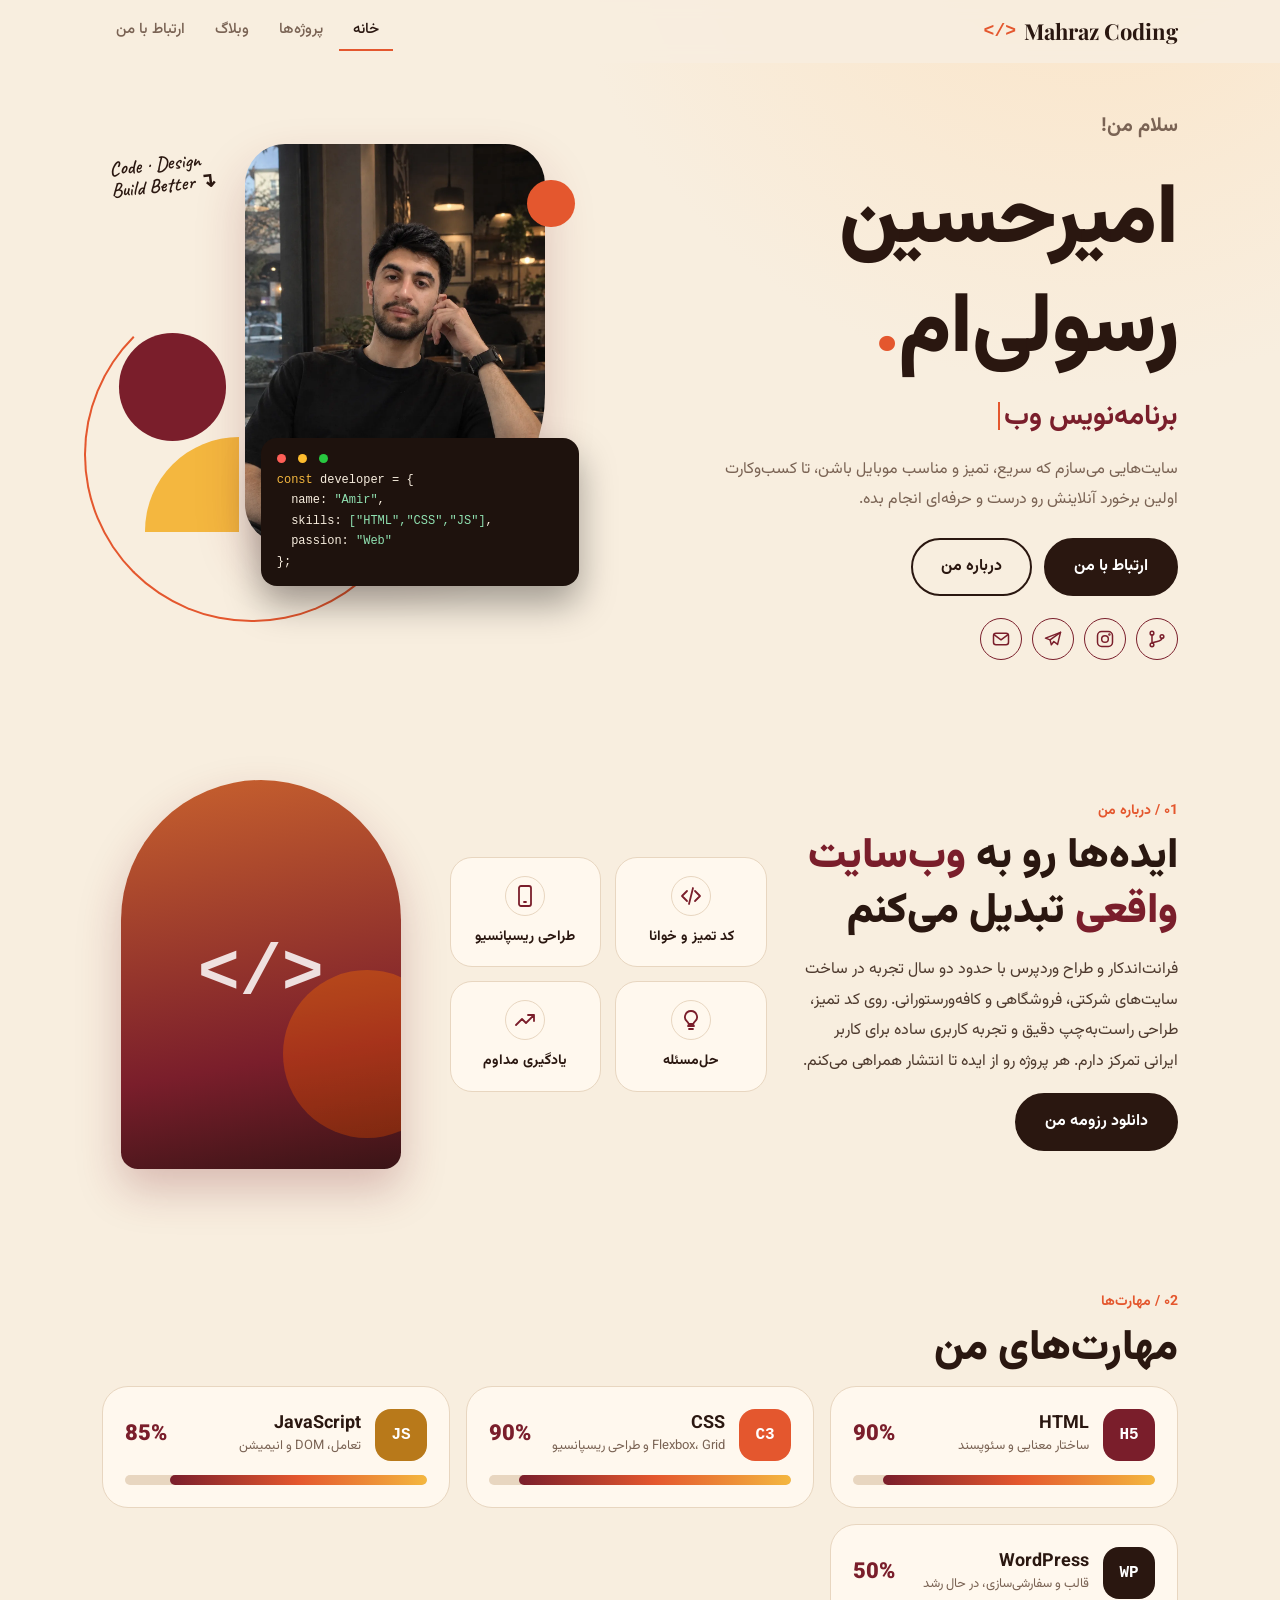
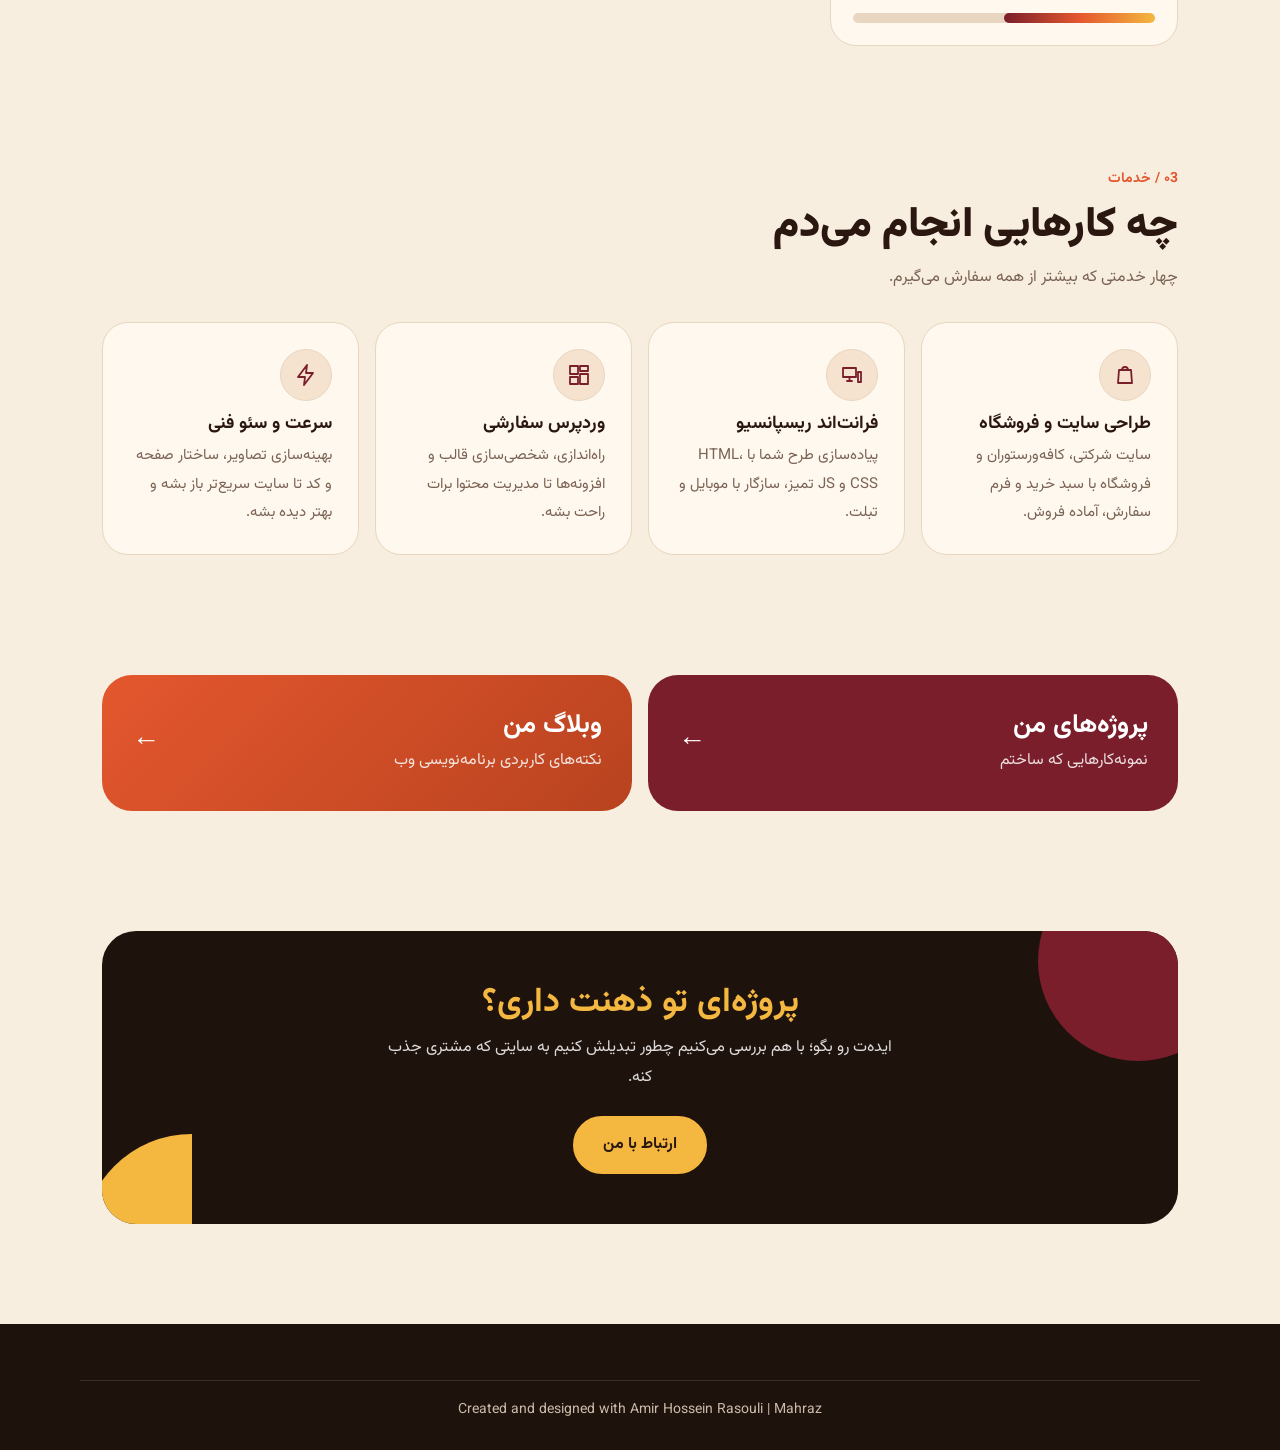
==== index.html @ 0adf158b "first commit" ====
<!doctype html>
<html lang="fa" dir="rtl">
  <head>
    <meta charset="utf-8" />
    <meta
      name="viewport"
      content="width=device-width, initial-scale=1, viewport-fit=cover"/>
    <title>Mahraz | امیرحسین رسولی، برنامه‌نویس وب و طراح سایت</title>
    <meta
      name="description"
      content="امیرحسین رسولی، برنامه‌نویس فرانت‌اند و طراح سایت. طراحی سایت شرکتی و فروشگاهی، پیاده‌سازی ریسپانسیو و سفارشی‌سازی وردپرس."/>
    <meta name="robots" content="index,follow" />
    <link rel="canonical" href="http://mahrazcodding.ir/" />
    <meta name="theme-color" content="#F8EEDF" />
    <meta property="og:type" content="website" />
    <meta property="og:site_name" content="Mahraz Coding" />
    <meta
      property="og:title"
      content="Mahraz Coding | امیرحسین رسولی، برنامه‌نویس وب و طراح سایت"
    />
    <meta
      property="og:description"
      content="امیرحسین رسولی، برنامه‌نویس فرانت‌اند و طراح سایت. طراحی سایت شرکتی و فروشگاهی، پیاده‌سازی ریسپانسیو و سفارشی‌سازی وردپرس."
    />
    <meta property="og:url" content="https://mahrazcodding.ir/" />
    <meta property="og:locale" content="fa_IR" />
    <meta
      property="og:image"
      content="https://mahrazcodding.ir"
    />
    <meta name="twitter:card" content="summary_large_image" />
    <link rel="icon" href="assets/img/amirsimage_11zon.webp" type="image/svg+xml" />
    <link rel="preconnect" href="https://fonts.googleapis.com" />
    <link rel="preconnect" href="https://fonts.gstatic.com" crossorigin />
    <link
      href="https://fonts.googleapis.com/css2?family=Vazirmatn:wght@400;500;700;900&family=Playfair+Display:wght@700;900&family=Caveat:wght@600&display=swap"
      rel="stylesheet"
    />
    <link rel="stylesheet" href="css/style.css" />
    <script type="application/ld+json">
      {
        "@context": "https://schema.org",
        "@graph": [
          {
            "@type": "WebSite",
            "name": "Mahraz Coding",
            "url": "https:///",
            "inLanguage": "fa"
          },
          {
            "@type": "Person",
            "name": "امیرحسین رسولی",
            "alternateName": "Amir Hossein Rasouli",
            "jobTitle": "برنامه‌نویس وب و طراح سایت",
            "url": "https://mahrazcodding.ir/",
            "brand": { "@type": "Brand", "name": "Mahraz" }
          }
        ]
      }
    </script>
    <script src="js/main.js" defer></script>
  </head>
  <body>
    <a class="skip" href="#main">پرش به محتوا</a>
    <div id="bar" aria-hidden="true"></div>
    <header>
      <div class="bar-in">
        <a class="brand" href="index.html" aria-label="Mahraz Coding، صفحه اصلی"
          ><em>&lt;/&gt;</em>Mahraz Coding</a
        >
        <button
          class="burger"
          id="bg"
          type="button"
          aria-label="منو"
          aria-expanded="false"
          aria-controls="nv"
        >
          <span></span><span></span><span></span>
        </button>
        <nav id="nv" aria-label="منوی اصلی">
          <a href="index.html" class="on" aria-current="page">خانه</a
          ><a href="projects.html">پروژه‌ها</a><a href="blog.html">وبلاگ</a
          ><a href="contact.html">ارتباط با من</a>
        </nav>
      </div>
    </header>
    <main id="main">
      <section class="hero" aria-label="معرفی">
        <div>
          <p class="hi">سلام من!</p>
          <h1>امیرحسین رسولی‌ام<span>.</span></h1>
          <div class="type" id="type"></div>
          <p>
            سایت‌هایی می‌سازم که سریع، تمیز و مناسب موبایل باشن، تا کسب‌وکارت
            اولین برخورد آنلاینش رو درست و حرفه‌ای انجام بده.
          </p>
          <div class="row">
            <a class="btn" href="contact.html">ارتباط با من</a
            ><a class="btn alt" href="#about">درباره من</a>
          </div>
          <div class="ico">
            <a
              href="https://github.com/amirrasouli-dev"
              target="_blank"
              rel="noopener"
              aria-label="گیت‌هاب"
              ><svg class="i" viewBox="0 0 24 24">
                <circle cx="6" cy="5" r="2.2" />
                <circle cx="6" cy="19" r="2.2" />
                <circle cx="18" cy="9" r="2.2" />
                <path d="M6 7.2v9.6M18 11.2c0 4-6 3-12 5.6" /></svg
            ></a>
            <a
              href="https://instagram.com/mahraz.codding"
              target="_blank"
              rel="noopener"
              aria-label="اینستاگرام"
              ><svg class="i" viewBox="0 0 24 24">
                <rect x="3" y="3" width="18" height="18" rx="5" />
                <circle cx="12" cy="12" r="4" />
                <circle cx="17.3" cy="6.7" r=".6" /></svg
            ></a>
            <a
              href="https://t.me/iamamirhosseinrasouli"
              target="_blank"
              rel="noopener"
              aria-label="تلگرام"
              ><svg class="i" viewBox="0 0 24 24">
                <path d="M21 4 3 11l5.5 2L10 19l3-4 4.5 3.5z" />
                <path d="m8.5 13 12.5-9" /></svg
            ></a>
            <a href="mailto:rasouliamirhossein.frontend@gmail.com" aria-label="ایمیل"
              ><svg class="i" viewBox="0 0 24 24">
                <rect x="3" y="5" width="18" height="14" rx="3" />
                <path d="m4 7 8 6 8-6" /></svg
            ></a>
          </div>
        </div>
        <div class="vis">
          <span class="o o3"></span><span class="o o2"></span><span class="o o1"></span><span class="o o4"></span>
          <img class="frame" src="/assets/img/amirsimage_11zon.webp" alt="" width="300px">
          <span class="note">Code · Design<br />Build Better ↴</span>
          <div class="code" aria-hidden="true">
            <div>
               <i style="background: #ff5f57"></i>
               <i style="background: #febc2e"></i>
               <i style="background: #28c840"></i>
            </div>
            <span class="k">const</span> developer = {<br />&nbsp; name:
            <span class="st">"Amir"</span>,<br />&nbsp; skills:
            <span class="st">["HTML","CSS","JS"]</span>,<br />&nbsp; passion:
            <span class="st">"Web"</span><br />};
          </div>
        </div>
      </section>

      <section id="about" aria-labelledby="t-about">
        <div class="abt">
          <div>
            <div class="lab">۰1 / درباره من</div>
            <h2 class="title" id="t-about">
              ایده‌ها رو به <span>وب‌سایت واقعی</span> تبدیل می‌کنم
            </h2>
            <p>
              فرانت‌اندکار و طراح وردپرس با حدود دو سال تجربه در ساخت سایت‌های
              شرکتی، فروشگاهی و کافه‌ورستورانی. روی کد تمیز، طراحی راست‌به‌چپ
              دقیق و تجربه کاربری ساده برای کاربر ایرانی تمرکز دارم. هر پروژه رو
              از ایده تا انتشار همراهی می‌کنم.
            </p>
            <a class="btn" href="assets/docs/amir-hossein-rsouli-resume.pdf" download>دانلود رزومه من</a></div>
          <ul class="feat">
            <li>
              <i>
                <svg class="i" viewBox="0 0 24 24" aria-hidden="true">
                  <path d="M8 7l-5 5 5 5M16 7l5 5-5 5M14 4l-4 16" /></svg>
                </i>کد تمیز و خوانا
            </li>
            <li>
              <i><svg class="i" viewBox="0 0 24 24" aria-hidden="true">
                  <path d="M8 2h8a2 2 0 0 1 2 2v16a2 2 0 0 1-2 2H8a2 2 0 0 1-2-2V4a2 2 0 0 1 2-2zM11 18h2"/></svg></i>طراحی ریسپانسیو
            </li>
            <li>
              <i>
                <svg class="i" viewBox="0 0 24 24" aria-hidden="true">
                  <path
                    d="M9 18h6M10 21h4M12 3a6 6 0 0 0-3.5 10.9c.6.5 1 1.2 1 2.1h5c0-.9.4-1.6 1-2.1A6 6 0 0 0 12 3z"/></svg></i>حل‌مسئله
            </li>
            <li>
              <i>
                <svg class="i" viewBox="0 0 24 24" aria-hidden="true">
                <path d="M3 17l6-6 4 4 8-8M15 7h6v6" /></svg></i>یادگیری مداوم
            </li>
          </ul>
          <div class="arch" aria-hidden="true">&lt;/&gt;</div>
        </div>
      </section>

      <section aria-labelledby="t-skill">
        <div class="lab">۰2 / مهارت‌ها</div>
        <h2 class="title" id="t-skill">مهارت‌های من</h2>
        <div class="sks">
          <div class="sk cd" style="--v: 90; --c: #7a1e2b">
            <div class="top">
              <div class="bd">H5</div>
              <div>
                <h3>HTML</h3>
                <small>ساختار معنایی و سئوپسند</small>
              </div>
              <span class="pc">90%</span>
            </div>
            <div class="tr"><i></i></div>
          </div>
          <div class="sk cd" style="--v: 90; --c: #e4572e">
            <div class="top">
              <div class="bd">C3</div>
              <div>
                <h3>CSS</h3>
                <small>Flexbox، Grid و طراحی ریسپانسیو</small>
              </div>
              <span class="pc">90%</span>
            </div>
            <div class="tr"><i></i></div>
          </div>
          <div class="sk cd" style="--v: 85; --c: #b8791a">
            <div class="top">
              <div class="bd">JS</div>
              <div>
                <h3>JavaScript</h3>
                <small>تعامل، DOM و انیمیشن</small>
              </div>
              <span class="pc">85%</span>
            </div>
            <div class="tr"><i></i></div>
          </div>
          <div class="sk cd" style="--v: 50; --c: #2a1710">
            <div class="top">
              <div class="bd">WP</div>
              <div>
                <h3>WordPress</h3>
                <small>قالب و سفارشی‌سازی، در حال رشد</small>
              </div>
              <span class="pc">50%</span>
            </div>
            <div class="tr"><i></i></div>
          </div>
        </div>
      </section>

      <section aria-labelledby="t-srv">
        <div class="lab">۰3 / خدمات</div>
        <h2 class="title" id="t-srv">چه کارهایی انجام می‌دم</h2>
        <p class="sub">چهار خدمتی که بیشتر از همه سفارش می‌گیرم.</p>
        <div class="cards">
          <div class="card cd">
            <div class="ic">
              <svg class="i" viewBox="0 0 24 24" aria-hidden="true">
                <path d="M6 7h12l1 13H5L6 7zM9 7a3 3 0 0 1 6 0" />
              </svg>
            </div>
            <h3>طراحی سایت و فروشگاه</h3>
            <p>
              سایت شرکتی، کافه‌ورستوران و فروشگاه با سبد خرید و فرم سفارش، آماده
              فروش.
            </p>
          </div>
          <div class="card cd">
            <div class="ic">
              <svg class="i" viewBox="0 0 24 24" aria-hidden="true">
                <path d="M3 5h13v9H3zM7 18h5M9.5 14v4M18 9h3v10h-3z" />
              </svg>
            </div>
            <h3>فرانت‌اند ریسپانسیو</h3>
            <p>
              پیاده‌سازی طرح شما با HTML، CSS و JS تمیز، سازگار با موبایل و
              تبلت.
            </p>
          </div>
          <div class="card cd">
            <div class="ic">
              <svg class="i" viewBox="0 0 24 24" aria-hidden="true">
                <path d="M3 3h8v8H3zM13 3h8v5h-8zM13 11h8v10h-8zM3 14h8v7H3z" />
              </svg>
            </div>
            <h3>وردپرس سفارشی</h3>
            <p>
              راه‌اندازی، شخصی‌سازی قالب و افزونه‌ها تا مدیریت محتوا برات راحت
              بشه.
            </p>
          </div>
          <div class="card cd">
            <div class="ic">
              <svg class="i" viewBox="0 0 24 24" aria-hidden="true">
                <path d="M13 2 4 14h7l-1 8 9-12h-7l1-8z" />
              </svg>
            </div>
            <h3>سرعت و سئو فنی</h3>
            <p>
              بهینه‌سازی تصاویر، ساختار صفحه و کد تا سایت سریع‌تر باز بشه و بهتر
              دیده بشه.
            </p>
          </div>
        </div>
      </section>

      <section aria-label="دسترسی سریع">
        <div class="links">
          <a class="lk a" href="projects.html"
            ><div>
              <h3>پروژه‌های من</h3>
              <p>نمونه‌کارهایی که ساختم</p>
            </div>
            <b>←</b></a
          >
          <a class="lk b" href="blog.html"
            ><div>
              <h3>وبلاگ من</h3>
              <p>نکته‌های کاربردی برنامه‌نویسی وب</p>
            </div>
            <b>←</b></a
          >
        </div>
      </section>

      <section aria-label="دعوت به همکاری">
        <div class="cta">
          <h2>پروژه‌ای تو ذهنت داری؟</h2>
          <p>
            ایده‌ت رو بگو؛ با هم بررسی می‌کنیم چطور تبدیلش کنیم به سایتی که
            مشتری جذب کنه.
          </p>
          <a class="btn" href="contact.html">ارتباط با من</a>
        </div>
      </section>
    </main>
    <footer>
      <div class="cr">
        Created and designed with Amir Hossein Rasouli | Mahraz
      </div>
    </footer>
  </body>
</html>
---- css/style.css ----
:root {
  color-scheme: light;
  --bg: #f8eedf;
  --card: #fff8ee;
  --ink: #2a1710;
  --muted: #7a6354;
  --line: #e8d6c0;
  --mr: #7a1e2b;
  --or: #e4572e;
  --yl: #f4b73f;
  --dk: #1e120d;
  box-sizing: border-box;
  padding-top: env(safe-area-inset-top, 0px);
  padding-bottom: env(safe-area-inset-bottom, 0px);
}
*,
*::before,
*::after {
  box-sizing: inherit;
}
html {
  scroll-behavior: smooth;
  scroll-padding-top: 90px;
}
body {
  margin: 0;
  background:
    radial-gradient(900px circle at 85% -5%, #fbe3c4, transparent 60%),
    var(--bg);
  color: var(--ink);
  font-family: Vazirmatn, Tahoma, sans-serif;
  line-height: 1.9;
  overflow-x: hidden;
}
a {
  color: inherit;
  text-decoration: none;
}
:focus-visible {
  outline: 3px solid var(--or);
  outline-offset: 3px;
  border-radius: 8px;
}
#bar {
  position: fixed;
  top: 0;
  right: 0;
  left: 0;
  height: 4px;
  z-index: 30;
  background: linear-gradient(90deg, var(--mr), var(--or), var(--yl));
  transform: scaleX(0);
  transform-origin: right;
}
header {
  position: sticky;
  top: 0;
  z-index: 20;
  background: rgba(248, 238, 223, 0.9);
  backdrop-filter: blur(8px);
  padding-top: env(safe-area-inset-top, 0px);
}
.bar-in {
  max-width: 1120px;
  margin: auto;
  padding: 12px 22px;
  display: flex;
  flex-wrap: wrap;
  align-items: center;
  justify-content: space-between;
  gap: 4px 20px;
}
.brand {
  font:
    700 22px/1.4 "Playfair Display",
    serif;
  direction: ltr;
  display: flex;
  gap: 8px;
  align-items: center;
}
.brand em {
  font: 700 18px monospace;
  color: var(--or);
  font-style: normal;
}
nav {
  display: flex;
  gap: 2px;
  flex-wrap: wrap;
}
nav a {
  padding: 4px 14px;
  font-weight: 500;
  font-size: 15px;
  border-bottom: 2px solid transparent;
  color: var(--muted);
}
nav a:hover {
  color: var(--ink);
}
nav a.on {
  color: var(--ink);
  border-color: var(--or);
}
.burger {
  display: none;
  width: 44px;
  height: 44px;
  border: 1.5px solid var(--mr);
  border-radius: 50%;
  background: transparent;
  cursor: pointer;
  flex-direction: column;
  align-items: center;
  justify-content: center;
  gap: 5px;
  padding: 0;
}
.burger span {
  display: block;
  width: 18px;
  height: 2px;
  background: var(--mr);
  border-radius: 2px;
  transition:
    transform 0.25s,
    opacity 0.2s;
}
.burger[aria-expanded="true"] span:nth-child(1) {
  transform: translateY(7px) rotate(45deg);
}
.burger[aria-expanded="true"] span:nth-child(2) {
  opacity: 0;
}
.burger[aria-expanded="true"] span:nth-child(3) {
  transform: translateY(-7px) rotate(-45deg);
}
@media (max-width: 640px) {
  .burger {
    display: flex;
  }
  header nav {
    display: none;
    position: absolute;
    top: 100%;
    right: 0;
    left: 0;
    flex-direction: column;
    gap: 0;
    background: var(--bg);
    padding: 6px 22px 14px;
    border-bottom: 1px solid var(--line);
    box-shadow: 0 18px 30px rgba(42, 23, 16, 0.12);
  }
  header nav.open {
    display: flex;
  }
  header nav a {
    padding: 12px 4px;
  }
}
main {
  max-width: 1120px;
  margin: auto;
  padding: 0 22px;
}
section {
  padding: 60px 0;
}
h1,
h2,
h3 {
  line-height: 1.3;
  margin: 0;
}
.btn {
  display: inline-block;
  background: var(--ink);
  color: #fff;
  padding: 12px 28px;
  border-radius: 999px;
  font: inherit;
  font-weight: 700;
  border: 2px solid var(--ink);
  cursor: pointer;
  transition:
    transform 0.2s,
    background 0.2s;
}
.btn:hover {
  background: var(--mr);
  border-color: var(--mr);
  transform: translateY(-2px);
}
.btn.alt {
  background: transparent;
  color: var(--ink);
}
.btn.alt:hover {
  background: var(--ink);
  color: #fff;
  border-color: var(--ink);
}
.hero {
  display: grid;
  gap: 30px;
  align-items: center;
  padding-top: 36px;
}
.hand {
  font:
    600 30px/1 Caveat,
    cursive;
  color: var(--ink);
  direction: ltr;
  display: block;
  margin-bottom: -4px;
}
.hi {
  font-size: 20px;
  font-weight: 700;
  color: var(--or);
  margin: 0;
}
.hero h1 {
  font-size: clamp(44px, 11vw, 84px);
  font-weight: 900;
  letter-spacing: -1px;
}
.hero h1 span {
  color: var(--or);
}
.type {
  font-size: clamp(20px, 4.5vw, 28px);
  font-weight: 700;
  color: var(--mr);
  min-height: 2em;
  margin-top: 6px;
}
.type::after {
  content: "";
  display: inline-block;
  width: 2px;
  height: 1em;
  background: var(--or);
  margin-inline-start: 4px;
  vertical-align: middle;
  animation: bl 1s steps(1) infinite;
}
@keyframes bl {
  50% {
    opacity: 0;
  }
}
.hero p {
  max-width: 470px;
  color: var(--muted);
  margin: 8px 0 22px;
}
.row {
  display: flex;
  gap: 12px;
  flex-wrap: wrap;
  align-items: center;
}
.ico {
  display: flex;
  gap: 10px;
  margin-top: 22px;
}
.ico a {
  width: 42px;
  height: 42px;
  display: grid;
  place-items: center;
  border-radius: 50%;
  border: 1.5px solid var(--mr);
  color: var(--mr);
  transition: 0.2s;
}
.ico a:hover {
  background: var(--mr);
  color: #fff;
  transform: translateY(-3px);
}
svg.i {
  width: 20px;
  height: 20px;
  fill: none;
  stroke: currentColor;
  stroke-width: 1.8;
  stroke-linecap: round;
  stroke-linejoin: round;
}
.vis {
  position: relative;
  width: min(430px, 86vw);
  aspect-ratio: 1/1.05;
  justify-self: center;
  margin-bottom: 20px;
}
.frame {
  position: absolute;
  inset: 0 5% 14% 5%;
  border-radius: 40px 40px 150px 40px;
  background: #e9b27e center/cover;
  overflow: hidden;
  box-shadow: 0 24px 50px rgba(122, 30, 43, 0.22);
  z-index: 2;
}
.frame::before {
  content: "";
  position: absolute;
  inset: 0;
  background:
    radial-gradient(circle at 70% 25%, #ffd79a, transparent 55%),
    linear-gradient(160deg, #f3b987, #b4532f 70%, #5a1f1a);
}
.frame b {
  position: absolute;
  inset: 0;
  display: grid;
  place-items: center;
  font:
    900 110px "Playfair Display",
    serif;
  color: rgba(255, 255, 255, 0.35);
}
.o {
  position: absolute;
  border-radius: 50%;
  animation: fl 6s ease-in-out infinite;
}
.o1 {
  width: 25%;
  aspect-ratio: 1;
  background: var(--mr);
  left: -4%;
  top: 42%;
  z-index: 3;
}
.o2 {
  width: 22%;
  aspect-ratio: 1;
  background: var(--yl);
  border-radius: 100% 0 0 0;
  left: 2%;
  bottom: 14%;
  z-index: 1;
  animation-delay: -2s;
}
.o3 {
  width: 78%;
  aspect-ratio: 1;
  border: 2px solid var(--or);
  border-color: transparent transparent var(--or) var(--or);
  left: -12%;
  bottom: -6%;
  z-index: 1;
  animation: none;
}
.o4 {
  width: 11%;
  aspect-ratio: 1;
  background: var(--or);
  right: -2%;
  top: 8%;
  z-index: 3;
  animation-delay: -4s;
}
@keyframes fl {
  50% {
    transform: translateY(-10px);
  }
}
.code {
  position: absolute;
  right: -3%;
  bottom: 2%;
  width: 74%;
  background: #1e120d;
  color: #f8eedf;
  border-radius: 16px;
  padding: 12px 16px 14px;
  direction: ltr;
  font: 12px/1.7 monospace;
  box-shadow: 0 18px 36px rgba(0, 0, 0, 0.35);
  z-index: 4;
}
.code i {
  display: inline-block;
  width: 9px;
  height: 9px;
  border-radius: 50%;
  margin-right: 5px;
}
.code .k {
  color: #f4b73f;
}
.code .st {
  color: #8fe0b0;
}
.note {
  position: absolute;
  left: -6%;
  top: 2%;
  z-index: 4;
  font:
    600 20px/1.1 Caveat,
    cursive;
  direction: ltr;
  transform: rotate(-6deg);
}
.lab {
  font-size: 14px;
  color: var(--or);
  font-weight: 700;
  margin-bottom: 6px;
}
.title {
  font-size: clamp(28px, 5.5vw, 42px);
  font-weight: 900;
  margin-bottom: 10px;
}
.title span {
  color: var(--mr);
}
.sub {
  color: var(--muted);
  margin: 0 0 28px;
}
.abt {
  display: grid;
  gap: 30px;
  align-items: center;
}
.abt p {
  color: #4e3a2e;
  max-width: 520px;
}
.feat {
  display: grid;
  grid-template-columns: 1fr 1fr;
  gap: 14px;
  list-style: none;
  margin: 0;
  padding: 0;
}
.feat li {
  display: flex;
  flex-direction: column;
  align-items: center;
  text-align: center;
  gap: 10px;
  font-weight: 700;
  font-size: 14px;
  line-height: 1.6;
  padding: 18px 10px;
  background: var(--card);
  border: 1px solid var(--line);
  border-radius: 22px;
  transition:
    transform 0.25s,
    box-shadow 0.25s;
}
.feat li:hover {
  transform: translateY(-4px);
  box-shadow: 0 14px 28px rgba(122, 30, 43, 0.12);
}
.feat li i {
  width: 40px;
  height: 40px;
  border-radius: 50%;
  border: 1px solid var(--line);
  background: var(--card);
  display: grid;
  place-items: center;
  font-style: normal;
}
.arch {
  position: relative;
  width: min(280px, 70vw);
  aspect-ratio: 0.72;
  justify-self: center;
  border-radius: 200px 200px 24px 24px;
  background: linear-gradient(170deg, #c8612e, var(--mr) 70%, #3a1416);
  display: grid;
  place-items: center;
  font: 900 70px monospace;
  color: rgba(255, 255, 255, 0.85);
  overflow: hidden;
  box-shadow: 0 20px 44px rgba(122, 30, 43, 0.25);
}
.arch::after {
  content: "";
  position: absolute;
  width: 60%;
  aspect-ratio: 1;
  border-radius: 50%;
  background: var(--yl);
  opacity: 0.9;
  right: -18%;
  bottom: 8%;
  mix-blend-mode: soft-light;
}
.cd {
  background: var(--card);
  border: 1px solid var(--line);
  border-radius: 26px;
}
.sks {
  display: grid;
  grid-template-columns: repeat(auto-fit, minmax(260px, 1fr));
  gap: 16px;
}
.sk {
  padding: 22px;
  display: grid;
  gap: 14px;
  transition:
    transform 0.25s,
    box-shadow 0.25s;
}
.sk:hover {
  transform: translateY(-4px);
  box-shadow: 0 16px 34px rgba(122, 30, 43, 0.14);
}
.sk .top {
  display: flex;
  align-items: center;
  gap: 14px;
}
.sk .bd {
  width: 52px;
  height: 52px;
  border-radius: 16px;
  display: grid;
  place-items: center;
  font: 700 16px monospace;
  color: #fff;
  background: var(--c);
  direction: ltr;
}
.sk h3 {
  font-size: 18px;
  direction: ltr;
  text-align: right;
}
.sk small {
  display: block;
  color: var(--muted);
  font-size: 13px;
  line-height: 1.6;
}
.sk .pc {
  margin-inline-start: auto;
  font-weight: 900;
  font-size: 22px;
  color: var(--mr);
}
.sk .tr {
  height: 10px;
  border-radius: 99px;
  background: var(--line);
  overflow: hidden;
}
.sk .tr i {
  display: block;
  height: 100%;
  width: 0;
  border-radius: 99px;
  background: linear-gradient(90deg, var(--mr), var(--or), var(--yl));
  transition: width 1.4s cubic-bezier(0.2, 0.8, 0.2, 1);
}
.sk.go .tr i {
  width: calc(var(--v) * 1%);
}
.cards {
  display: grid;
  grid-template-columns: repeat(auto-fit, minmax(230px, 1fr));
  gap: 16px;
}
.card {
  padding: 26px;
  transition:
    transform 0.25s,
    box-shadow 0.25s;
}
.card:hover {
  transform: translateY(-5px);
  box-shadow: 0 16px 34px rgba(122, 30, 43, 0.14);
}
.ic {
  width: 52px;
  height: 52px;
  border-radius: 50%;
  display: grid;
  place-items: center;
  background: #f6e3cf;
  border: 1px solid var(--line);
  margin-bottom: 12px;
}

.card h3 {
  font-size: 18px;
  margin-bottom: 6px;
}
.card p {
  margin: 0;
  color: var(--muted);
  font-size: 15px;
}
.links {
  display: grid;
  grid-template-columns: repeat(auto-fit, minmax(260px, 1fr));
  gap: 16px;
}
.lk {
  display: flex;
  justify-content: space-between;
  align-items: center;
  border-radius: 30px;
  padding: 34px 30px;
  color: #fff;
  transition: transform 0.25s;
}
.lk:hover {
  transform: translateY(-4px);
}
.lk h3 {
  font-size: 26px;
}
.lk p {
  margin: 4px 0 0;
  opacity: 0.85;
}
.lk b {
  font-size: 28px;
}
.lk.a {
  background: var(--mr);
}
.lk.b {
  background: linear-gradient(135deg, var(--or), #b8431f);
}
.cta {
  background: var(--dk);
  color: #fff;
  border-radius: 34px;
  padding: 50px 24px;
  text-align: center;
  position: relative;
  overflow: hidden;
}
.cta::before {
  content: "";
  position: absolute;
  width: 200px;
  height: 200px;
  border-radius: 50%;
  background: var(--mr);
  right: -60px;
  top: -70px;
}
.cta::after {
  content: "";
  position: absolute;
  width: 110px;
  height: 110px;
  border-radius: 100% 0 0 0;
  background: var(--yl);
  left: -20px;
  bottom: -20px;
}
.cta > * {
  position: relative;
  z-index: 1;
}
.cta h2 {
  font-size: clamp(24px, 5vw, 34px);
  color: var(--yl);
  margin-bottom: 8px;
}
.cta p {
  margin: 0 auto 22px;
  max-width: 520px;
  opacity: 0.85;
}
.cta .btn {
  background: var(--yl);
  color: var(--ink);
  border-color: var(--yl);
}
.cta .btn:hover {
  background: var(--or);
  border-color: var(--or);
  color: #fff;
}
.empty {
  text-align: center;
  border-style: dashed;
  padding: 64px 24px;
}
.empty .e {
  display: grid;
  place-items: center;
  margin-bottom: 6px;
}
.empty .e svg {
  width: 56px;
  height: 56px;
  stroke: var(--mr);
  stroke-width: 1.4;
}
.empty h2 {
  margin: 10px 0 6px;
  color: var(--mr);
}
.empty p {
  color: var(--muted);
  margin: 0 auto;
  max-width: 460px;
}
.tag {
  display: inline-block;
  background: var(--yl);
  font-size: 13px;
  font-weight: 700;
  padding: 0 12px;
  border-radius: 999px;
  margin-bottom: 10px;
}
.soc {
  display: grid;
  grid-template-columns: repeat(auto-fit, minmax(230px, 1fr));
  gap: 16px;
}
.s {
  display: flex;
  align-items: center;
  gap: 16px;
  padding: 22px;
  border-radius: 26px;
  background: var(--c);
  color: #fff;
  transition:
    transform 0.25s,
    box-shadow 0.25s;
}
.s:hover {
  transform: translateY(-6px) rotate(-1deg);
  box-shadow: 0 18px 34px rgba(42, 23, 16, 0.25);
}
.s i {
  width: 56px;
  height: 56px;
  border-radius: 50%;
  background: rgba(255, 255, 255, 0.2);
  display: grid;
  place-items: center;
}
.s svg.i {
  width: 26px;
  height: 26px;
}
.s b {
  display: block;
  font-size: 18px;
}
.s small {
  direction: ltr;
  display: block;
  text-align: right;
  opacity: 0.9;
}
footer {
  background: var(--dk);
  color: #cdbba9;
  margin-top: 40px;
  padding: 34px 22px calc(26px + env(safe-area-inset-bottom, 0px));
}
.f {
  max-width: 1120px;
  margin: auto;
  display: flex;
  flex-wrap: wrap;
  gap: 16px 40px;
  align-items: center;
  justify-content: space-between;
}
.f .brand {
  color: #fff;
}
.f nav a {
  color: #cdbba9;
  font-size: 14px;
}
.cr {
  max-width: 1120px;
  margin: 22px auto 0;
  padding-top: 16px;
  border-top: 1px solid rgba(255, 255, 255, 0.12);
  text-align: center;
  font-size: 14px;
  direction: ltr;
}
@media (prefers-reduced-motion: reduce) {
  *,
  *::before,
  *::after {
    animation: none !important;
    transition: none !important;
    scroll-behavior: auto !important;
  }
}
@media (min-width: 860px) {
  .hero {
    grid-template-columns: 1.1fr 1fr;
  }
  .abt {
    grid-template-columns: 1.2fr 1fr 1fr;
  }
}
.ic svg.i,
.feat li i svg.i {
  width: 24px;
  height: 24px;
  stroke: var(--mr);
  stroke-width: 1.8;
}
.skip {
  position: absolute;
  right: 12px;
  top: -70px;
  background: var(--ink);
  color: #fff;
  padding: 8px 16px;
  border-radius: 8px;
  z-index: 50;
}
.skip:focus {
  top: 12px;
}
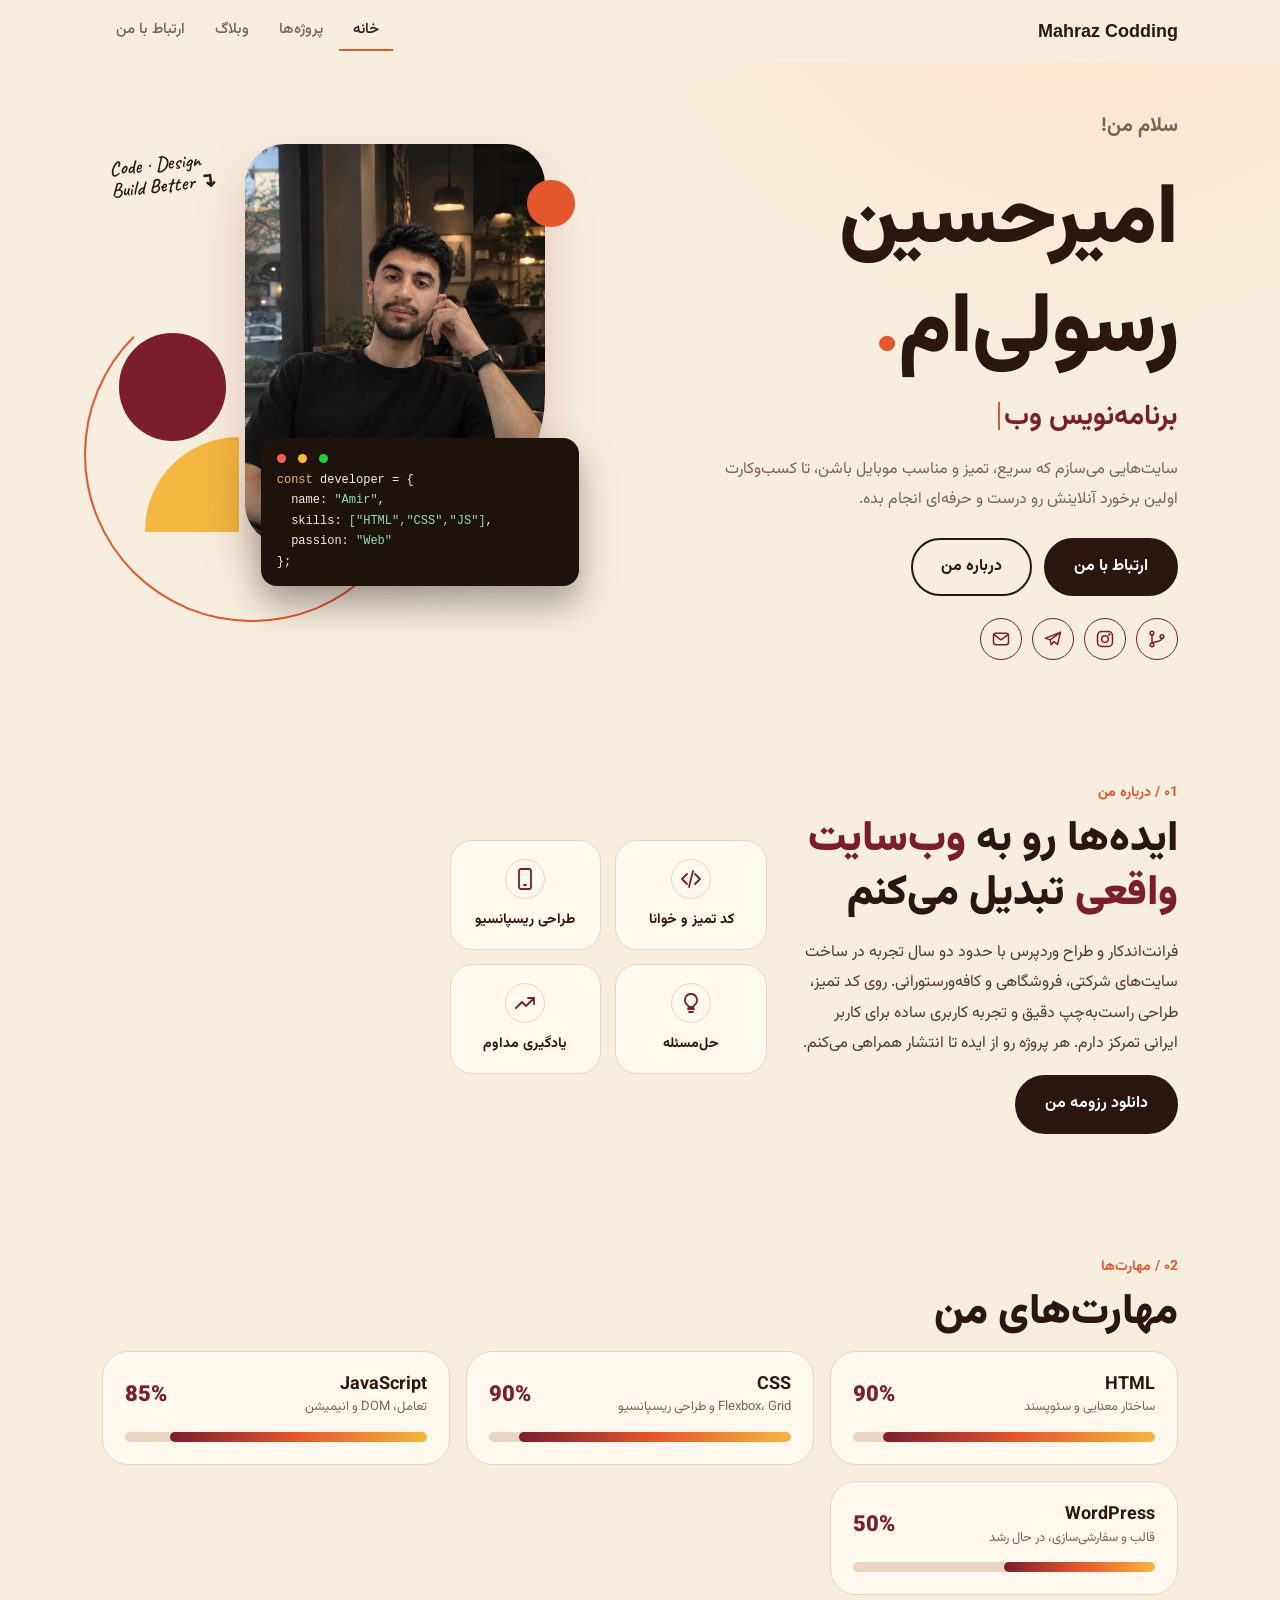
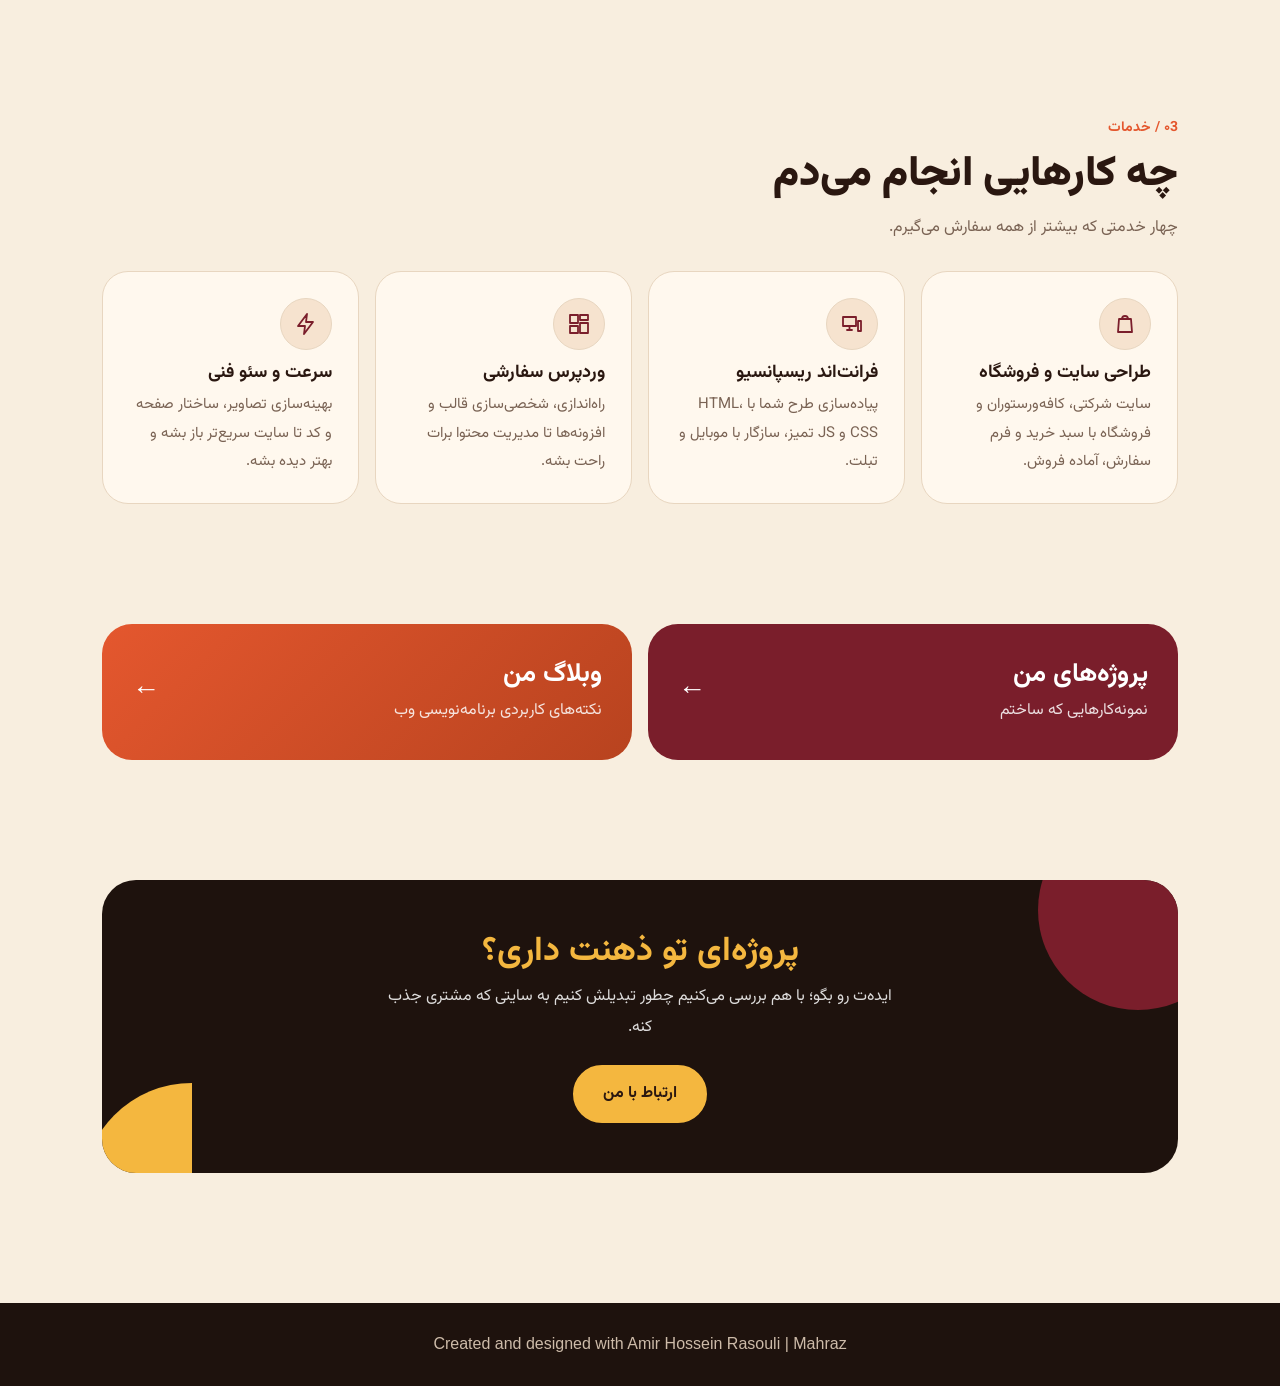
==== commit 719cfbde: "update" ====
--- a/index.html
+++ b/index.html
@@ -66,7 +66,7 @@
     <header>
       <div class="bar-in">
         <a class="brand" href="index.html" aria-label="Mahraz Coding، صفحه اصلی"
-          ><em>&lt;/&gt;</em>Mahraz Coding</a
+          >Mahraz Codding</a
         >
         <button
           class="burger"
@@ -89,7 +89,7 @@
       <section class="hero" aria-label="معرفی">
         <div>
           <p class="hi">سلام من!</p>
-          <h1>امیرحسین رسولی‌ام<span>.</span></h1>
+          <h1 class="h1">امیرحسین رسولی‌ام<span>.</span></h1>
           <div class="type" id="type"></div>
           <p>
             سایت‌هایی می‌سازم که سریع، تمیز و مناسب موبایل باشن، تا کسب‌وکارت
@@ -192,7 +192,6 @@
                 <path d="M3 17l6-6 4 4 8-8M15 7h6v6" /></svg></i>یادگیری مداوم
             </li>
           </ul>
-          <div class="arch" aria-hidden="true">&lt;/&gt;</div>
         </div>
       </section>
 
@@ -202,7 +201,6 @@
         <div class="sks">
           <div class="sk cd" style="--v: 90; --c: #7a1e2b">
             <div class="top">
-              <div class="bd">H5</div>
               <div>
                 <h3>HTML</h3>
                 <small>ساختار معنایی و سئوپسند</small>
@@ -213,7 +211,6 @@
           </div>
           <div class="sk cd" style="--v: 90; --c: #e4572e">
             <div class="top">
-              <div class="bd">C3</div>
               <div>
                 <h3>CSS</h3>
                 <small>Flexbox، Grid و طراحی ریسپانسیو</small>
@@ -224,7 +221,6 @@
           </div>
           <div class="sk cd" style="--v: 85; --c: #b8791a">
             <div class="top">
-              <div class="bd">JS</div>
               <div>
                 <h3>JavaScript</h3>
                 <small>تعامل، DOM و انیمیشن</small>
@@ -235,7 +231,6 @@
           </div>
           <div class="sk cd" style="--v: 50; --c: #2a1710">
             <div class="top">
-              <div class="bd">WP</div>
               <div>
                 <h3>WordPress</h3>
                 <small>قالب و سفارشی‌سازی، در حال رشد</small>
@@ -334,9 +329,7 @@
       </section>
     </main>
     <footer>
-      <div class="cr">
-        Created and designed with Amir Hossein Rasouli | Mahraz
-      </div>
+      <p class="p-footer">Created and designed with Amir Hossein Rasouli | Mahraz</p>      
     </footer>
   </body>
 </html>
--- a/css/style.css
+++ b/css/style.css
@@ -71,18 +71,13 @@
   gap: 4px 20px;
 }
 .brand {
-  font:
-    700 22px/1.4 "Playfair Display",
-    serif;
+  font-family: sans-serif;
+  font-size: large;
+  font-weight: 700;
   direction: ltr;
   display: flex;
   gap: 8px;
   align-items: center;
-}
-.brand em {
-  font: 700 18px monospace;
-  color: var(--or);
-  font-style: normal;
 }
 nav {
   display: flex;
@@ -174,6 +169,7 @@
   line-height: 1.3;
   margin: 0;
 }
+
 .btn {
   display: inline-block;
   background: var(--ink);
@@ -478,32 +474,6 @@
   place-items: center;
   font-style: normal;
 }
-.arch {
-  position: relative;
-  width: min(280px, 70vw);
-  aspect-ratio: 0.72;
-  justify-self: center;
-  border-radius: 200px 200px 24px 24px;
-  background: linear-gradient(170deg, #c8612e, var(--mr) 70%, #3a1416);
-  display: grid;
-  place-items: center;
-  font: 900 70px monospace;
-  color: rgba(255, 255, 255, 0.85);
-  overflow: hidden;
-  box-shadow: 0 20px 44px rgba(122, 30, 43, 0.25);
-}
-.arch::after {
-  content: "";
-  position: absolute;
-  width: 60%;
-  aspect-ratio: 1;
-  border-radius: 50%;
-  background: var(--yl);
-  opacity: 0.9;
-  right: -18%;
-  bottom: 8%;
-  mix-blend-mode: soft-light;
-}
 .cd {
   background: var(--card);
   border: 1px solid var(--line);
@@ -531,17 +501,7 @@
   align-items: center;
   gap: 14px;
 }
-.sk .bd {
-  width: 52px;
-  height: 52px;
-  border-radius: 16px;
-  display: grid;
-  place-items: center;
-  font: 700 16px monospace;
-  color: #fff;
-  background: var(--c);
-  direction: ltr;
-}
+
 .sk h3 {
   font-size: 18px;
   direction: ltr;
@@ -576,6 +536,7 @@
 .sk.go .tr i {
   width: calc(var(--v) * 1%);
 }
+.card h2{font-size:18px;margin-bottom:6px}
 .cards {
   display: grid;
   grid-template-columns: repeat(auto-fit, minmax(230px, 1fr));
@@ -777,33 +738,12 @@
 footer {
   background: var(--dk);
   color: #cdbba9;
-  margin-top: 40px;
-  padding: 34px 22px calc(26px + env(safe-area-inset-bottom, 0px));
-}
-.f {
-  max-width: 1120px;
-  margin: auto;
-  display: flex;
-  flex-wrap: wrap;
-  gap: 16px 40px;
-  align-items: center;
-  justify-content: space-between;
-}
-.f .brand {
-  color: #fff;
-}
-.f nav a {
-  color: #cdbba9;
-  font-size: 14px;
-}
-.cr {
-  max-width: 1120px;
-  margin: 22px auto 0;
-  padding-top: 16px;
-  border-top: 1px solid rgba(255, 255, 255, 0.12);
+  margin-top: 70px;
+  padding: 10px;
+}
+.p-footer{
   text-align: center;
-  font-size: 14px;
-  direction: ltr;
+  font-family: sans-serif;
 }
 @media (prefers-reduced-motion: reduce) {
   *,
